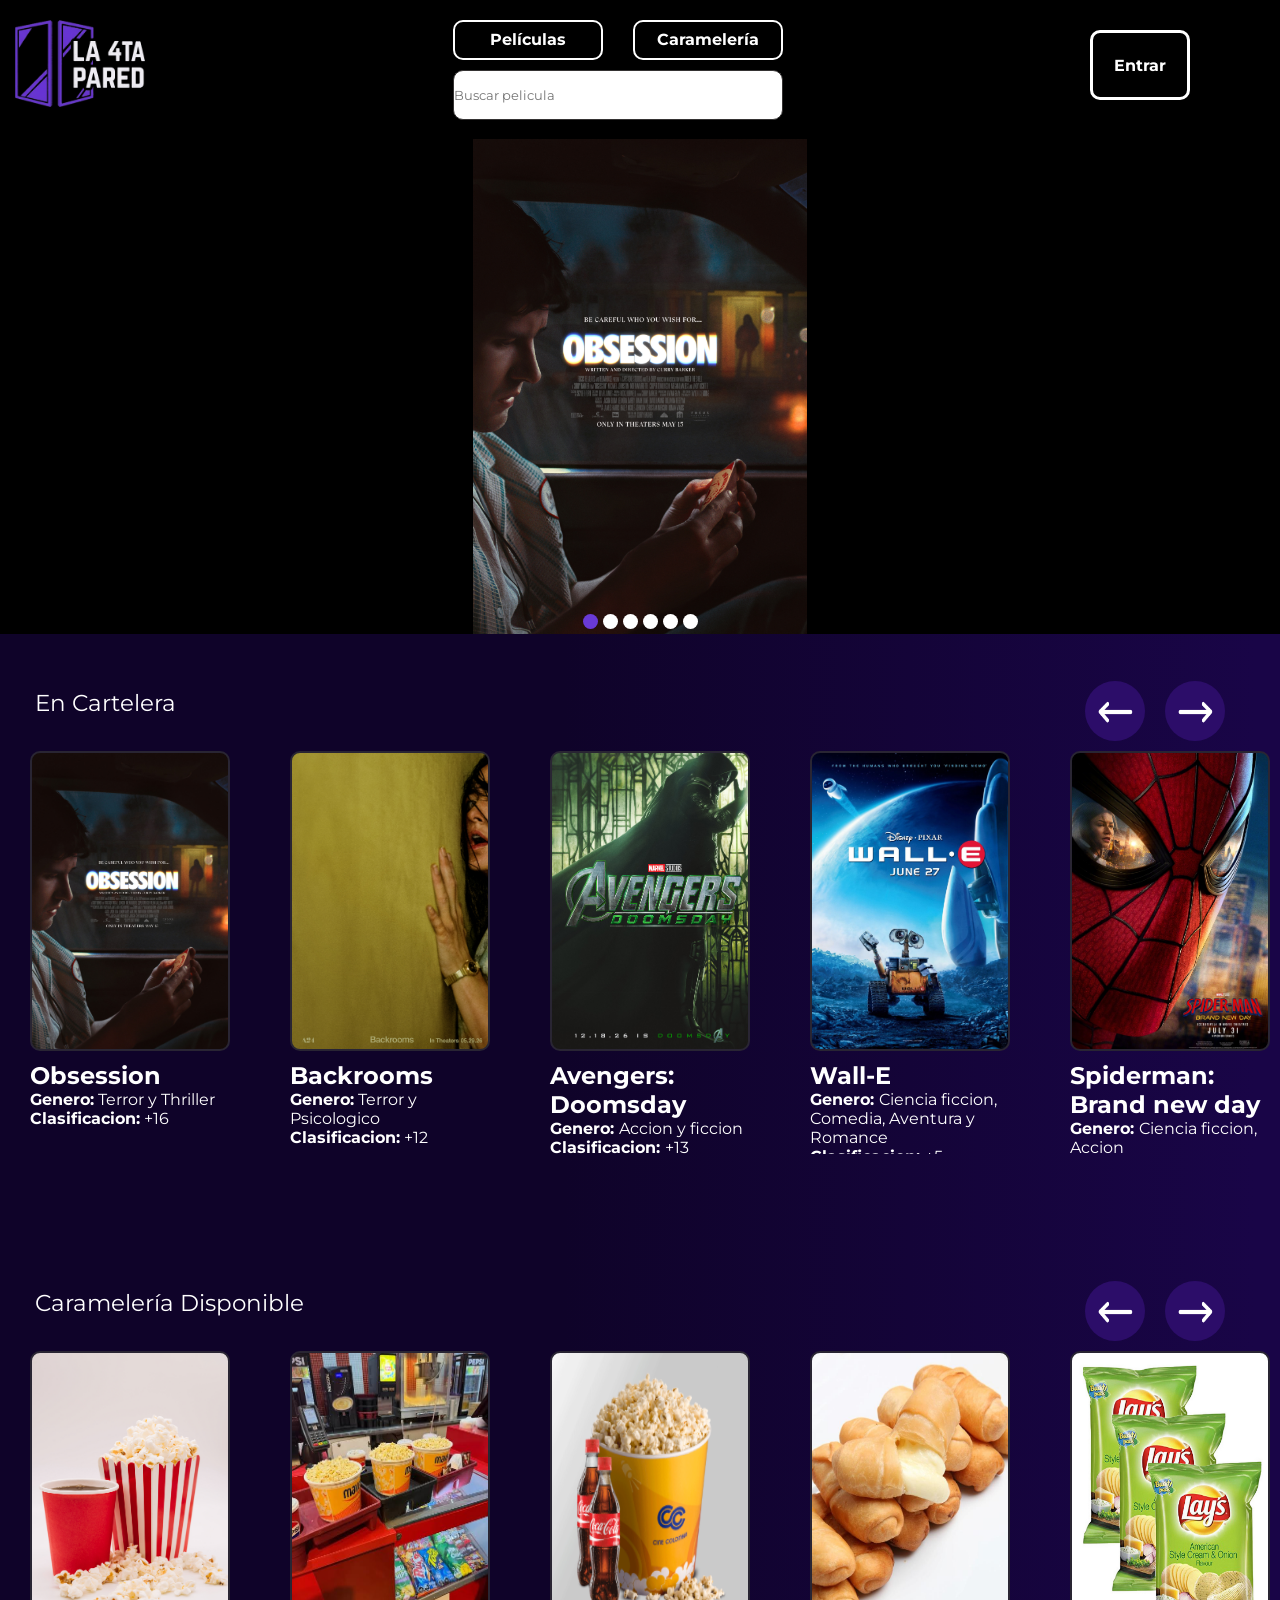
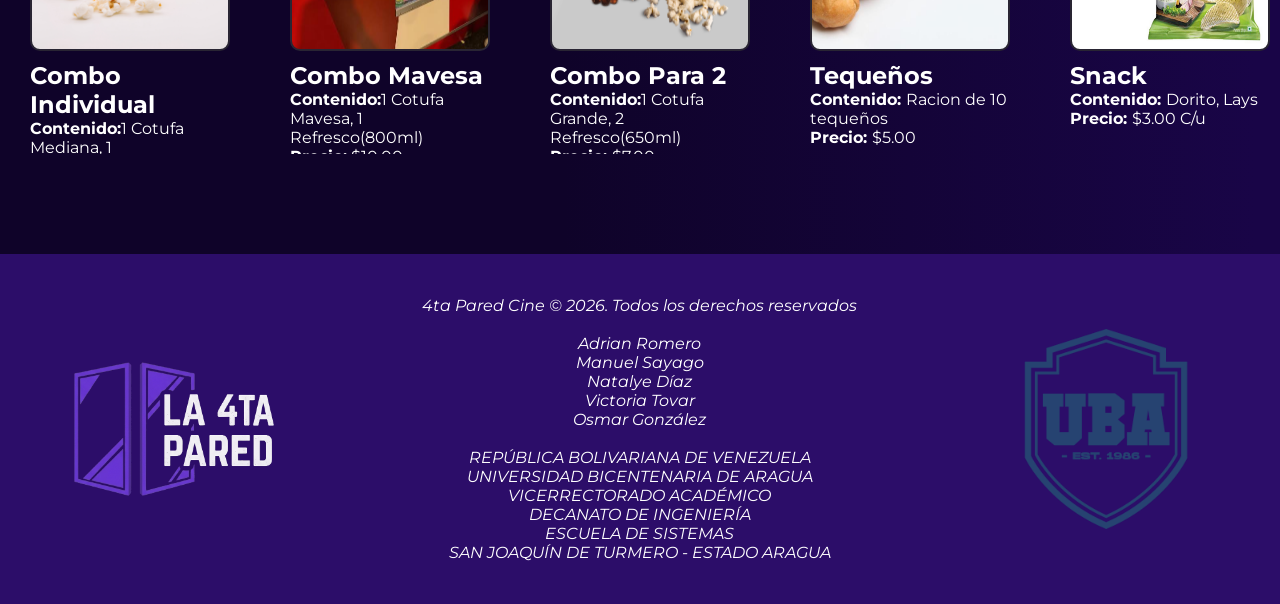
==== index.html @ dfd65499 "Página Beta 1.1" ====
<!DOCTYPE html>
<html lang="es">
<head>
    <meta charset="UTF-8">
    <meta name="viewport" content="width=device-width, initial-scale=1.0">
    <title>4ta Pared</title>
    <link rel="icon" href="assets/logo.png"> 
    <link rel="stylesheet" href="style.css" type="text/css">
    <link rel="preconnect" href="https://fonts.googleapis.com">
    <link rel="preconnect" href="https://fonts.gstatic.com" crossorigin>
    <link href="https://fonts.googleapis.com/css2?family=Montserrat:ital,wght@0,100..900;1,100..900&family=Poppins:ital,wght@0,100;0,200;0,300;0,400;0,500;0,600;0,700;0,800;0,900;1,100;1,200;1,300;1,400;1,500;1,600;1,700;1,800;1,900&display=swap" rel="stylesheet">
 
</head>
<body>
    <header>
       <div class="logo_cabecera">
         <a href="./"><img alt="icono" src="assets/logo.png" width="130px"></a>
       </div>

       <nav class="secciones">
        <a href="#sec_peli" style="text-decoration: none; color: inherit;"><div class="boton_seccion" id="pelicula">
           Películas
        </div></a>

          <a href="#sec_caram" style="text-decoration: none; color: inherit;"><div class="boton_seccion" id="carameleria">
            Caramelería
        </div></a>

          <form>
            <input placeholder="Buscar pelicula">
          </form>
       </nav>

       <a href="sesion/" style="text-decoration: none; color: inherit;" id="cue"><div class="cuenta">
          Entrar
       </div></a>
    </header>

    <section class="banner" id="banner">

        <div class="imagenes">
            <div class="imagen" id="obsession"></div>
            <div class="imagen" id="backroom"></div>
            <div class="imagen" id="avengers"></div>
            <div class="imagen" id="walle"></div>
            <div class="imagen" id="spiderman"></div>
            <div class="imagen" id="coyote"></div>
        </div>

        <div class="puntos_carrusel_cont" id="puntos_carrusel">

        </div>
    </section>

    <section class="seccion_bloque" id="sec_peli">

        <div class="cartelera">
            <span>En Cartelera</span>

            <div class="botones">
                <div class="boton izquierda" id="izquierda"></div>
                <div class="boton derecha" id="derecha"></div>
            </div>

        </div>

        <div class="peliculas">
            <div class="pelicula">
                <a href="pelicula/?id=1" style="text-decoration: none; color: inherit;"><div class="poster" id="poster1" style="--bg-url: url(assets/poster1.jpg);">
                    <span class="titulo proyec">Obsession</span>
                </div></a>
    
                <div class="texto">
                    <h2 class="titulo">Obsession</h2>
                    <p class="genero"><b>Genero:</b> Terror y Thriller</p>
                    <p class="clasi"><b>Clasificacion:</b> +16</p>
                </div>
            </div>

               <div class="pelicula">
                <a href="pelicula/?id=2" style="text-decoration: none; color: inherit;"><div class="poster" id="poster2" style="--bg-url: url(assets/poster2.jpg);">
                     <span class="titulo proyec">Backrooms</span>
                </div></a>
                <div class="texto">
                    <h2 class="titulo">Backrooms</h2>
                    <p class="genero"><b>Genero:</b> Terror y Psicologico</p>
                    <p class="clasi"><b>Clasificacion:</b> +12</p>
                </div>
            </div>
            
               <div class="pelicula">
                <a href="pelicula/?id=3" style="text-decoration: none; color: inherit;"><div class="poster" id="poster3" style="--bg-url: url(assets/poster3.jpg);">
                     <span class="titulo proyec">Avengers: Doomsday</span>
                </div></a>
                <div class="texto">
                    <h2 class="titulo">Avengers: Doomsday</h2>
                    <p class="genero"><b>Genero: </b>Accion y ficcion</p>
                    <p class="clasi"><b>Clasificacion: </b> +13</p>
                </div>
            </div>

               <div class="pelicula">
                <a href="pelicula/?id=4" style="text-decoration: none; color: inherit;"><div class="poster" id="poster4" style="--bg-url: url(assets/poster4.jpg);">
                     <span class="titulo proyec">Wall-E</span>
                </div></a>
                <div class="texto">
                    <h2 class="titulo">Wall-E</h2>
                    <p class="genero"><b>Genero: </b>Ciencia ficcion, Comedia, Aventura y Romance</p>
                    <p class="clasi"><b>Clasificacion: </b> +5</p>
                </div>
            </div> 

                <div class="pelicula">
                <a href="pelicula/?id=9" style="text-decoration: none; color: inherit;"><div class="poster" id="poster5" style="--bg-url: url(assets/poster5.jpg);">
                     <span class="titulo proyec">Spiderman: <br> Brand new day</span>
                </div></a>
                <div class="texto">
                    <h2 class="titulo">Spiderman: Brand new day</h2>
                    <p class="genero"><b>Genero: </b>Ciencia ficcion, Accion</p>
                    <p class="clasi"><b>Clasificacion: </b> +13</p>
                </div>
            </div>

                <div class="pelicula">
                <a href="pelicula/?id=10" style="text-decoration: none; color: inherit;"><div class="poster" id="poster6" style="--bg-url: url(assets/poster6.jpg);">
                     <span class="titulo proyec">Coyote Vs. Acme</span>
                </div></a>
                <div class="texto">
                    <h2 class="titulo">Coyote Vs. Acme</h2>
                    <p class="genero"><b>Genero: </b>Ciencia ficcion, Animacion, Comedia</p>
                    <p class="clasi"><b>Clasificacion: </b> +10</p>
                </div>
            </div>
        </div>    

    </section>

    <section class="seccion_bloque" id="sec_caram">
    
        <div class="carameleria">
            <span>Caramelería Disponible</span>

            <div class="botones">
                <div class="boton izquierda" id="izquierdac"></div>
                <div class="boton derecha" id="derechac"></div>
            </div>

        </div>

        <div class="productos">
            <div class="producto">
                <a href="#sec_caram" style="text-decoration: none; color: inherit;"><div class="muestra" id="poster1" style="--bg-url: url(assets/muestra1.jpg);">
                    
                </div></a>
    
                <div class="texto">
                    <h2 class="titulo">Combo Individual</h2>
                    <p class="genero"><b>Contenido:</b>1 Cotufa Mediana, 1 Refresco(650ml)</p>
                    <p class="clasi"><b>Precio:</b> $4.00</p>
                </div>
            </div>

               <div class="producto">
                <a href="#sec_caram" style="text-decoration: none; color: inherit;"><div class="muestra" id="poster2" style="--bg-url: url(assets/muestra2.jpg);">
                 
                </div></a>
                <div class="texto">
                    <h2 class="titulo">Combo Mavesa</h2>
                    <p class="genero"><b>Contenido:</b>1 Cotufa Mavesa, 1 Refresco(800ml)</p>
                    <p class="clasi"><b>Precio:</b> $10.00</p>
                </div>
            </div>
            
               <div class="producto">
                <a href="#sec_caram" style="text-decoration: none; color: inherit;"><div class="muestra" id="poster3" style="--bg-url: url(assets/muestra3.jpg);">
                     
                </div></a>
                <div class="texto">
                    <h2 class="titulo">Combo Para 2</h2>
                    <p class="genero"><b>Contenido:</b>1 Cotufa Grande, 2 Refresco(650ml)</p>
                    <p class="clasi"><b>Precio: </b> $7.00</p>
                </div>
            </div>

               <div class="producto">
                <a href="#sec_caram" style="text-decoration: none; color: inherit;"><div class="muestra" id="poster4" style="--bg-url: url(assets/muestra4.jpeg);">
                     
                </div></a>
                <div class="texto">
                    <h2 class="titulo">Tequeños</h2>
                    <p class="genero"><b>Contenido: </b>Racion de 10 tequeños</p>
                    <p class="clasi"><b>Precio: </b> $5.00</p>
                </div>
            </div> 

                <div class="producto">
                <a href="#sec_caram" style="text-decoration: none; color: inherit;"><div class="muestra" id="poster5" style="--bg-url: url(assets/muestra5.jpg);">
                     
                </div></a>
                <div class="texto">
                    <h2 class="titulo">Snack</h2>
                    <p class="genero"><b>Contenido: </b>Dorito, Lays</p>
                    <p class="clasi"><b>Precio: </b> $3.00 C/u</p>
                </div>
            </div>

                <div class="producto">
                <a href="#sec_caram" style="text-decoration: none; color: inherit;"><div class="muestra" id="poster6" style="--bg-url: url(assets/muestra6.png);">
                     
                </div></a>
                <div class="texto">
                    <h2 class="titulo">Combo Con Todo</h2>
                    <p class="contenido"><b>Contenido: </b>1 Cotufa Grande, 1 Refresco(800ml), 1 Hamburguesa</p>
                    <p class="clasi"><b>Precio: </b> $12.00</p>
                </div>
            </div>
        </div>    

    </section>

    <footer class="footer">
      <img src="assets/logo.png" alt="logo_4taPared" width="200px">

      <address class="referencia">
        4ta Pared Cine © 2026. Todos los derechos reservados
        <br>
        <br>
        Adrian Romero
        <br>
        Manuel Sayago
        <br>
        Natalye Díaz
        <br>
        Victoria Tovar 
        <br>
        Osmar González
        <br>
        <br>
        REPÚBLICA BOLIVARIANA DE VENEZUELA  
        <br>
          UNIVERSIDAD BICENTENARIA DE ARAGUA
        <br>
         VICERRECTORADO ACADÉMICO
        <br>
         DECANATO DE INGENIERÍA
         <br>
           ESCUELA DE SISTEMAS 
          <br>
         SAN JOAQUÍN DE TURMERO - ESTADO ARAGUA
      </address>

      <img src="assets/logo_uba.png" alt="logo_uba" width="200px">
    </footer>







    <script type="module" src="script.js"></script>
    <script type="module" src="puntoscroll.js"></script>
</body>
</html>
---- style.css ----
*{

    margin: 0;
    padding: 0;
    box-sizing: border-box;
    
}

body{
    
    background: linear-gradient(90deg,rgb(15, 3, 41) 44%, rgb(25, 5, 71) 98%);
    
}

html{

   scroll-behavior: smooth;
}



header{

    background-color: black;
    display: flex;
    justify-content: space-between;
    height: 139px;
    max-width: 100%;

    
    

    & .logo_cabecera{

        margin-left: 15px;
        margin-top: 20px;

        & img{

            cursor: pointer;
        }
        
    }

    & .secciones{

        display: grid;
        grid-template-columns: repeat(2, 1fr);
        grid-template-rows: repeat(2, 1fr);
        margin: auto;
        margin-left: calc(auto - 130px);
        color: white;
        font-family: montserrat;
        width: 330px;

        & .boton_seccion{

            border: 2px solid white;
            width: 90.9090909%;
            height: 40px;
            text-align: center;
            line-height: 35px;
            border-radius: 10px;
            font-weight: bold;
            transition: all 0.5s;
            
            
            
            
            &#carameleria{

               grid-column: 2/3;
               grid-row: 1;
               margin-left: 15px;
            }

            &:hover{

             transform: translateY(-5px);
             cursor: pointer;

            }
        }

        & form{

                grid-column: 1/3;
                
                
                
                & input{
                    border: 1px solid rgb(53, 51, 51);
                    border-radius: 10px;
                    font-family: montserrat;
                    width: 100%;
                    height: 50px;
                }
                

        }
        
            
    }

    & #cue{
      
        width: 100px;
        height: 70px;
        margin-top: 30px;
        margin-right: 90px;
        border: 3px solid white;
        border-radius: 10px;
        transition: all 0.5s;

        & .cuenta{

            color: white;
            font-family: montserrat;
            font-weight: bold;
            text-align: center;
            line-height: 65px;

        }
        

        &:hover{

            translate: 0px -5px;
            cursor: pointer;
        }

        

    }
}

.banner{

    
    height: 515px;
    display: flex;
    flex-direction: column;

    & .puntos_carrusel_cont{

        width: 10%;
        height: 20px;
        display: flex;
        gap: 5px;
        justify-content: center;
        margin: auto;
        translate: 0px -20px;
       

        & .punto_scroll{
           
            width: 15px;
            height: 15px;
            border-radius: 10px;
            background-color: white;
            min-width: 10px;
            cursor: pointer;

            &.acti{

                background-color: #693AD6;
            }

        }

    }


    


    & .imagenes {
        display: flex;
        height: 495px;
        background-color: blue;
        overflow-x: hidden;
        position: relative;
        width: 100%;
        scroll-marker-group: after;
        scroll-behavior: smooth;
        

        & .imagen {
            height: 495px;
            width: 100%;
            flex: 0 0 100%;
            object-fit: cover;
            transition: all 1s;
            background-color: #000000;
            

            &#obsession {
                background-image: url(assets/obsession.jpg);
                background-repeat: no-repeat;
                background-size: contain;
                background-position: center;
            }

            &#backroom {
                background-image: url(assets/backrooms.jpg);
                background-repeat: no-repeat;
                background-size: contain;
                background-position: center;
            }

            &#avengers {
                background-image: url(assets/avengers.jpg);
                background-repeat: no-repeat;
                background-size: contain;
                background-position: center;
            }

            &#spiderman {
                background-image: url(assets/spiderman.jpg);
                background-repeat: no-repeat;
                background-size: contain;
                background-position: center;
            }

            &#walle {
                background-image: url(assets/poster4.jpg);
                background-repeat: no-repeat;
                background-size: contain;
                background-position: center;
            }

            &#coyote {
                background-image: url(assets/coyote.jpg);
                background-repeat: no-repeat;
                background-size: contain;
                background-position: center;
            }
        }
    }
}

.seccion_bloque{

    display: flex;
    flex-direction: column;
    color: white;
    height: 500px;
    margin-bottom: 100px;

    & .cartelera, .carameleria{

        font-family: montserrat;
        font-size: 23px;
        display: flex;


      
        
        & span{

            margin-left: 35px;
            margin-top: 35px;
            transition: all 0.5s;

            &:hover{

                font-size: 28px;
                color: #693AD6;
            }
        }

        & .botones{
            
            margin-left: auto;
            display: flex;
            margin-top: 27px;
            margin-right: 35px;

            & .boton{

                width: 60px;
                height: 60px;
                border-radius: 30px;
                background-color: #2c0d69;
                margin-right: 20px;
                background-repeat: no-repeat;
                background-size: 35px 50px;
                background-position: center center;

                &.derecha{

                    background-image: url(assets/flechaderecha.png);
                }

                &.izquierda{

                     background-image: url(assets/flechaizquierda.png);
                }

                &:hover{

                    background-color: #292533;
                    cursor: pointer;
                }

            }
        }

    }

    
   

 & .peliculas, .productos{

    display: flex;
    overflow-x: scroll;
    overflow-y: clip;
    scroll-snap-type: x mandatory;
    -webkit-overflow-scrolling: touch;
    scrollbar-width: none;

    & .pelicula, .producto{

        display: flex;
        flex-direction: column;
        width: 240px;
        height: auto;
        min-height: 400px;
        margin: 10px 30px 30px 30px;
        transition: all 0.5s;
        
        

        & .poster, .muestra{

            width: 200px;
            height: 300px;
            margin-right: auto;
            border-radius: 10px;
            
            transition: all 0.5s;
            display: flex;
            position: relative;
           
            
           

            &::before{
           
            content: "";
            position: absolute;
            top: 0; left: 0; right: 0; bottom: 0;
            background-repeat: no-repeat;
            background-size: 200px 300px;
            transition: all 0.5s;  
            background-image: var(--bg-url);
            border-radius: 10px;
            border: 2px solid #292533;
            

            &:hover{
              background-size: 210px 310px;

            }


            }



           & .proyec{

            margin: auto;
            font-family: montserrat;
            visibility: hidden;
            filter: brightness(1);
           
           
            
            
            
            

             &.mostrado{

                visibility: visible;
                
               
                
                
                
                
             }

           }

           &.difu::before{
              
            
           filter: brightness(0.5);
           background-size: 210px 310px;
           border-color: #693AD6;
           }

           &.difu{

            width: 210px;
            height: 310px;
           }

           
        }
        & .muestra{

            

            &:hover{
            width: 210px;
            height: 310px;
            
            }
            
            &:hover::before{

                background-size: 210px 310px;
                border-color: #693AD6;
            }
        }

        & .texto{

            margin-top: 10px;
            font-family: montserrat;
            
        }
    }
 }

}


.info_peli{


    width: 90%;
    height: 450px;
    background-color: #2c0d69;
    margin: auto;
    margin-top: 21px;
    border-radius: 10px;
    border: 1px solid #693AD6;
    display: flex;


    & .poster_info{

        background-color: #292533;
        width: 20%;
        min-width: 230px;
        height: 80%;
        margin: auto 15px auto 50px;
        border-radius: 7px;
        border: 1px solid #693AD6;
        background-size: cover;
        background-position: center;




    }

    & .texto_info{

        margin: auto auto auto 0;
        display: flex;
        flex-direction: column;
        color: white;
        font-family: montserrat;

        & h1{

            margin-bottom: 20px;
        }

        & .mas_info{

            display: flex;
            width: 285px;

            & .info_adic{


                width: 30%;
                height: 35px;
                background-color: #693AD6;
                margin-right: 15px;
                border-radius: 20px;
                display: flex;
                border: 1px solid #693AD6;
                

                & span{

                    margin: auto;
                }
                

            }
        }
        
    }
}

.info_funciones{

    width: 90%;
    margin: auto;
    margin-top: 20px;
    
    display: flex;
    flex-direction: column;
    color: white;
    font-family: montserrat;

    & .fechas{

        display: flex;
        margin-top: 15px;
        margin-bottom: 15px;

        & .fecha{

            width: 70px;
            height: 40px;
            margin-right: 30px;
            border-radius: 5px;
            background-color: #584d73;
            border: 1px solid #3A3740;
            display: flex;
            cursor: pointer;

            & span{

                margin: auto;
                font-family: Montserrat;
                font-weight: bold;
                color: #1e1b25;

            }

            &.sele{

               background-color: #2c0d69;
               border: 1px solid #693AD6;

               & span{

                color: white;
               }

            }

            


        }
    }

    & .funciones{

        display: flex;
        flex-direction: column;
        width: 100%;
       

        & .funcion{


            width: 100%;
            height: 85px;
            background-color: #2c0d69;
            margin-bottom: 20px;
            border-radius: 15px;
            border: 1px solid #693AD6;
            display: flex;

            & .func_info{

                margin: auto auto auto 20px;

                & span{
                    
                    margin-right: 20px;
                }
            }
           
            & a{

                margin: auto 20px auto auto;
                width: 12%;
                height: 50%;
                background-color: #693AD6;
                border-radius: 10px;
                border: 1px solid #693AD6;
                display: flex;
                cursor: pointer;

              & .boton_entrar{
                display: flex;
                width: 100%;
                height: 100%;

                & span{

                    margin: auto;
                    font-weight: bold;
                }

                

              } 

              &:hover{

                    background-color: #584d73;
                }
            }

        }
    }
}

.selec_texto{

    font-family: montserrat;
    color: white;
    margin-left: 5%;
    display: flex;
    flex-direction: column;
    margin-top: 3%;

    & #info{

        margin-top: 10px;

        & span{

        margin-right: 10px;
        
         }
    }
}

.seleccion{

    
    width: 90%;
    height: 600px;
    margin-left: auto;
    margin-right: auto;
    margin-top: 3%;
    display: flex;
    justify-content: space-between;

    & .sala{

        background-color: #2c0d69;
        width: 55%;
        height: 100%;
        border-radius: 15px;
        display: flex;
        color: white;
        flex-direction: column;
        font-family: Montserrat;
        

        & .pantalla{

            
            width: 50%;
            height: 6.5%;
            margin-left: auto;
            margin-right: auto;
            margin-top: 15px;
            display: flex;
            border-top: 5px solid #693AD6;
            border-radius: 5px;

            & span{

                margin: 5px auto;
            }


        }

        & .butacas{

            display: flex;
            
            width: 97%;
            height: 84%;
            margin: 0 auto;
            flex-direction: column;
            gap: 1%;

            & .fila{

                width: 100%;
                height: 9.5%;
                display: flex;
                gap: 0.9%;
                

                & .bloque{

                    height: 100%;
                    width: 7%;
                    border-radius: 6px 6px 9px 9px;
                    display: flex;

                    &.butaca{

                        background-color: #584d73;
                        border: 1px solid #693AD6;

                        &.select{

                            background-color: #693AD6;
                            border-color: white;
                        }

                        &.ocu{

                            background-color: #1e1b25;
                        }
                    }

                    

                    & span{

                        margin: auto;
                    }

                    
                }
            }
        }

        & .indicaciones{

            display: flex;
            width: 100%;
            height: 3%;
            margin: auto;
            
            
            & .indi{

                height: 100%;
                display: flex;
                margin: auto;
                gap: 5px;

                & .blo{
                    height: 100%;
                    width: 17px;
                    border-radius: 5px;
                    border: 1px solid white;

                    &#libre{

                        background-color: #3A3740;
                    }

                    &#ocupado{

                        background-color: #1e1b25;
                    }

                    &#seleccionado{

                        background-color: #693AD6;
                    }
                }
            }
        }
    }

    & .select_usuario{

        width: 40%;
        height: 65%;
        background-color: #2c0d69;
        margin-left: auto;
        border-radius: 10px;
        display: flex;
        

        & .select_info{

            font-family: Montserrat;
            color: white;
            display: flex;
            flex-direction: column;
            width: 80%;
            height: 80%;
            margin: auto;

            & h2{

                margin-bottom: 20px;
            }

            & p{

                margin-bottom: 40px;

                & span{

                    font-weight: bold;
                }
            }
            

         
            & .butaca_info{

                display: flex;
                margin-bottom: 20px;
                


                & .contenedor_contador{

                    width: 30%;
                    height: 40px;
                    display: flex;
                    margin-left: auto;
                    border-radius: 7px;
                    border: 1px solid #693AD6;

                    


                    & .boton_sele{

                        width: 30%;
                        height: 100%;
                        background-color: #693AD6;
                        background-repeat: no-repeat;
                        background-position: center;
                        background-size: 20px;
                        cursor: pointer;

                        &.der{

                            border-radius: 0px 5px 5px 0px;
                            background-image: url(assets/der.png);
                            
                            
                        }

                        &.izq{

                            border-radius: 5px 0px 0px 5px;
                            background-image: url(assets/izq.png);
                            background-size: 13px;
                        }

                        &:hover{

                            background-color: #584d73;
                        }
                    }

                    & .contador{

                        width: 40%;
                        height: 100%;
                        background-color: #3A3740;
                        display: flex;
                       

                        & span{

                            margin: auto;
                        }
                    }
                }
            }

            
            
        }
    }
}

 .botones_navegar{

                
                width: 65%;
                height: 40px;
                margin-top: auto;
                display: flex;
                justify-content: space-between;
                gap: 10px;


                & div{

                    background-color: #693AD6;
                    width: 45%;
                    min-width: 45%;
                    height: 100%;
                    border-radius: 10px;
                    display: flex;

                  &.boton_nav{
                    width: 100%;
                    height: 100%;
                    display: flex;
                    
                    & span{

                        font-weight: bold;
                        margin: auto;
                    }
                  }  

                  &:hover{

                    background-color: #584d73;
                    cursor: pointer;
                  }

                }
            }

.resumen_con{

    display: flex;
    flex-direction: column;
    width: 70%;
    height: 600px;
    margin: auto;
    margin-top: 30px;
    color: white;
    font-family: montserrat;

    & .resumen_caja{

        display: flex;
        width: 100%;
        height: 70%;
        background-color: #2c0d69;
        margin-top: 10px;
        border-radius: 10px;
        border: 1px solid #693AD6;


        & .res_info{

            display: flex;
            flex-direction: column;
            width: 95%;
            height: 90%;
            margin: auto;

            & .peli_info{

                display: flex;
                margin-bottom: 15px;

                & .poster_peli{

                    width: 12%;
                    height: 145px;
                    background-size: cover;
                    background-image: url(assets/poster1.jpg);
                    border-radius: 7px;
                    border: 1px solid #292533;

                }

                & .texto_peli{

                    margin: auto;
                    margin-left: 10px;

                    & p{

                        margin-top: 10px;

                        & span{

                            margin-right: 10px;
                        }
                    }

                }
            }

            & .comp_info{

                width: 100%;
                height: 15%;
                border-top: 1px solid #1e1b25;
                display: flex;

                & p{

                    margin: auto 0 auto 20px;
                    
                    &.prec{

                        margin: auto 60px auto auto;
                    }
                }

            }
        }

    }
}

@media screen and (max-width: 600px){

    header{
  
        & .logo_cabecera img{

            width: 60px;
            
        }

        & .logo_cabecera{

            margin: auto;
        }

        & .secciones{

            max-width: 200px;
            margin: auto;

            & .boton_seccion#carameleria{

                margin-left: 7px;
                width: 95%;

            }
        }
       
        
        #cue{

            margin: auto;
            width: 16%;
        }

        

            
        
    }
    
    .info_peli .texto_info .mas_info{
        
        width: 250px;
        
    }

    .info_peli{

        flex-direction: column;
        height: 600px;

        .poster_info{

            height: 60%;
            margin: auto;
            
        }
        
        
    }

    .info_funciones .funciones .funcion a{

      width: 20%;
    }

    .seleccion{
        flex-direction: column;
        height: 1000px;
        
        & .sala{

            margin: auto;
            width: 100%;
            height: 50.4%;
        }

        & .select_usuario{

            margin: auto;
            width: 100%;
            height: 37%;
        }
    }

    .sesion{

        min-width: 80%;
        width: 80%;

        
    }

    
    
}

.footer{

    width: 100%;
    background-color: #2c0d69;
    height: 350px;
    margin-top: 60px;
    display: flex;
    align-items: flex-start;
    justify-content: space-between;
    color: white;
    font-family: Montserrat;
    text-align: center;

    & img, .referencia{

        margin: auto;
    }
}

.sesion{

    display: flex;
    flex-direction: column;
    width: 40%;
    height: 840px;
    background-color: #2c0d69;
    margin: 40px auto;
    border-radius: 10px;
    border: 1px solid #693AD6;
    color: white;
    font-family: Montserrat;
    overflow-y: hidden;

    

    .registro,.inicio{

        width: 100%;
        min-width: 100%;
        height: 100%;
        display: flex;
        flex-direction: column;

        & h1{

            margin: 20px auto 0 auto;
            cursor: pointer;
        }

        & form{

            display: flex;
            flex-direction: column;
            margin: auto;
            width: 80%;
            height: 83%;


            & input{

                margin-bottom: 32px;
                height: 8%;
                width: 100%;
                border: 1px solid #693AD6;
                border-radius: 10px;
                font-size: 18px;
                padding: 10px;
                font-family: montserrat;
                
                &[type="submit"]{

                        background-color: #693AD6;
                        font-weight: bold;
                        color: white;
                        cursor: pointer;

                        &:hover{

                            background-color: #584d73;
                        }
                        
                }

                
            }

            & label{

                font-weight: bold;
                font-size: 19px;
                margin-bottom: 7px;
            }

            & .contr{

                
                width: 110%;
                height: 8%;
                display: flex;
                margin-bottom: 40px;

                & .ojo{

                    width: 10%;
                    position: relative;
                    transform: translateX(-50px);
                    z-index: 2;
                    background-repeat: no-repeat;
                    background-size: 220%;
                    background-position: center;
                    background-image: url(assets/ojocer.svg);
                    cursor: pointer;

                    &.most{
                        background-image: url(assets/ojoabier.svg);
                    }
                }

                & input{
                    height: 100%;
                    width: 100%;

                    
                }
                
            }
        }

    }
    
    .inicio{

        background-color: white ;
        border-radius: 50px;
        color: #693AD6;
        z-index: 2;
        gap: 40px;
        box-sizing: content-box;
        padding-bottom: 100%;
        scroll-behavior: smooth;
        transition: all 0.8s;
        

        &.act{

            transform: translateY(-660px);
        }
        
        

        

        & form input, form .contr{

            height: 15%;
            
        }


    }

   

}
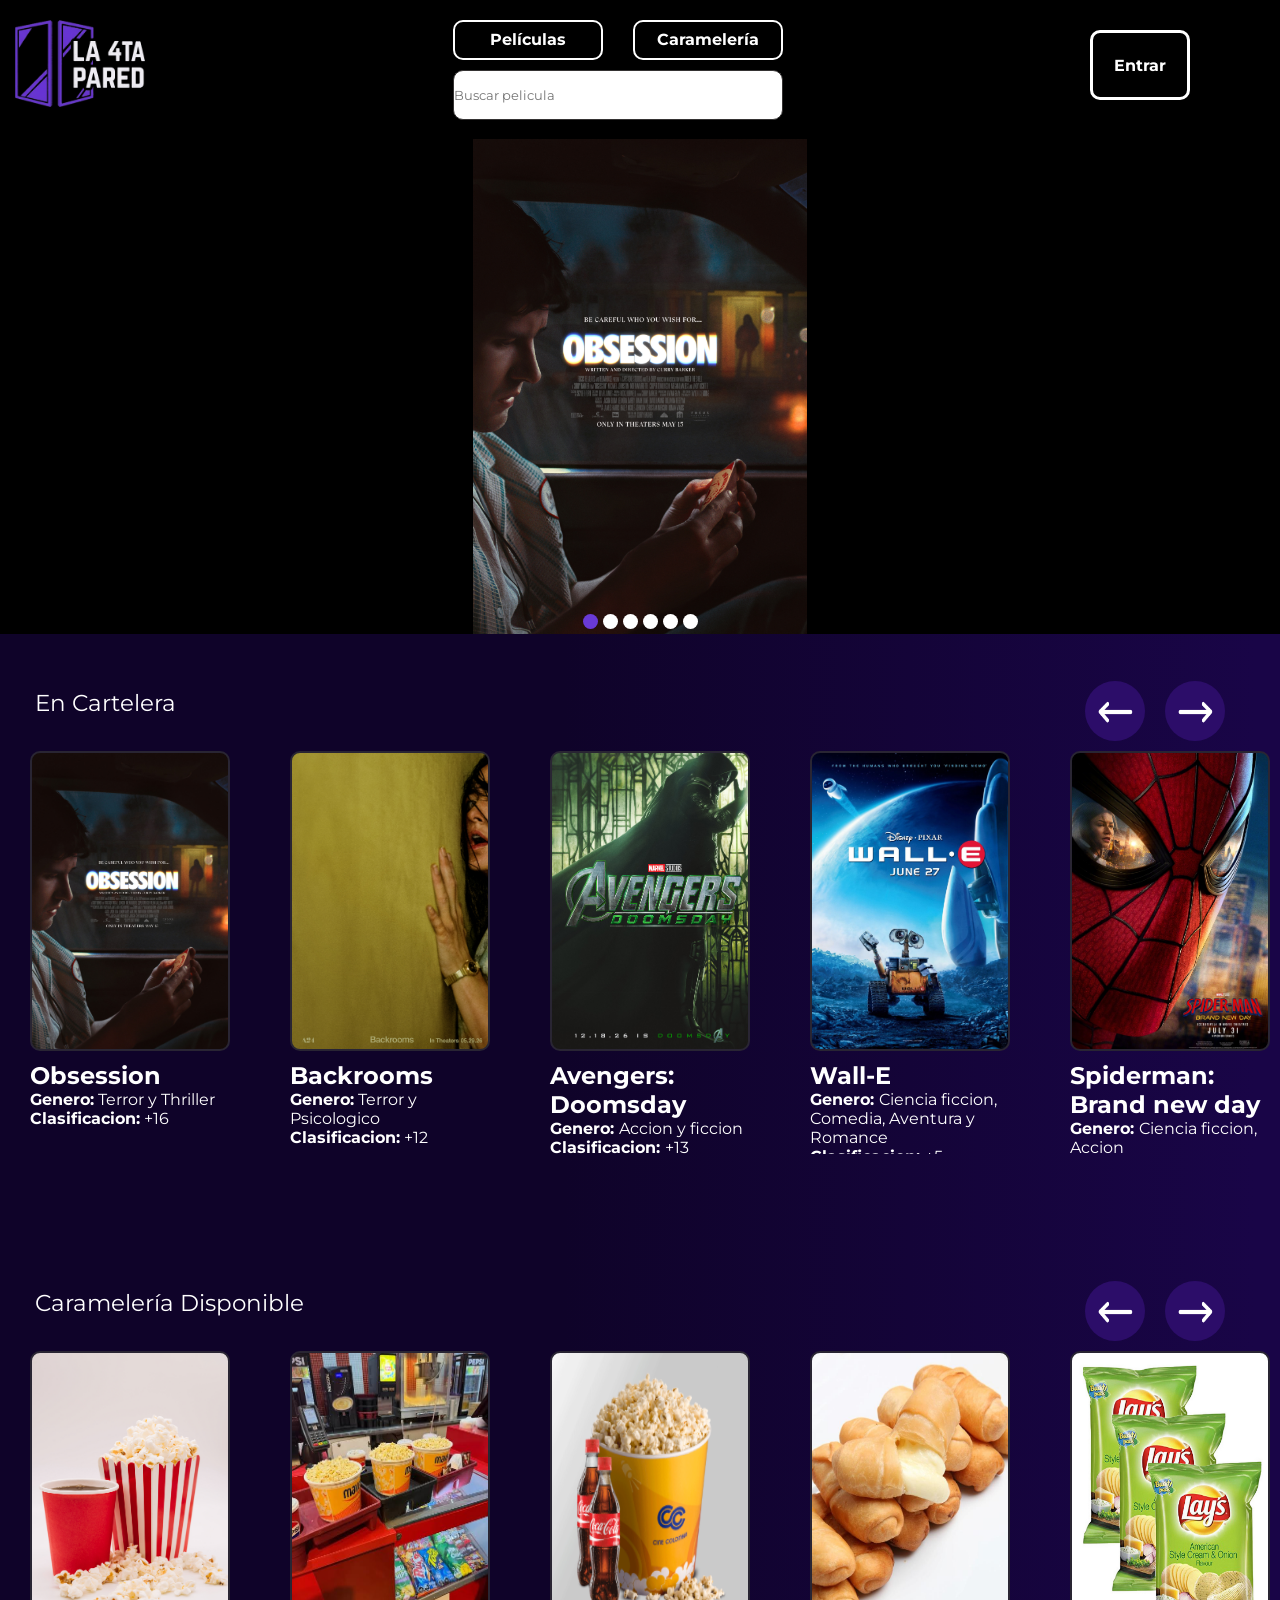
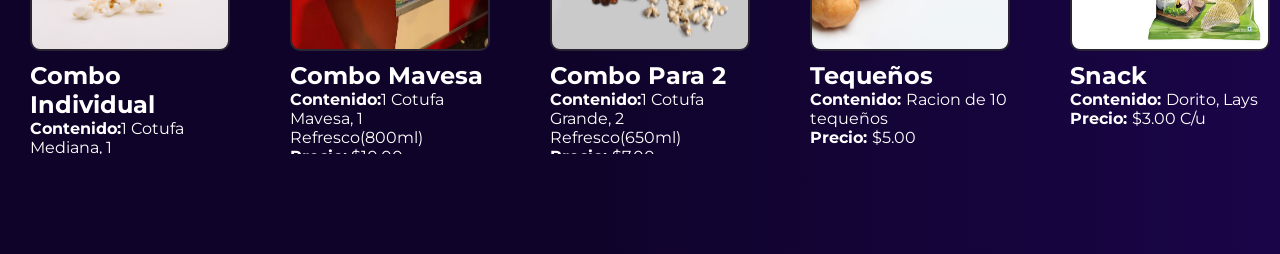
==== commit 1afe817c: "Fix HTML encoding issues in index.html" ====
--- a/index.html
+++ b/index.html
@@ -218,7 +218,7 @@
 
     </section>
 
-    <footer class="footer">
+    <!-- <footer class="footer">
       <img src="assets/logo.png" alt="logo_4taPared" width="200px">
 
       <address class="referencia">
@@ -250,7 +250,7 @@
       </address>
 
       <img src="assets/logo_uba.png" alt="logo_uba" width="200px">
-    </footer>
+    </footer> -->
 
 
 
@@ -261,4 +261,4 @@
     <script type="module" src="script.js"></script>
     <script type="module" src="puntoscroll.js"></script>
 </body>
-</html>+</html>
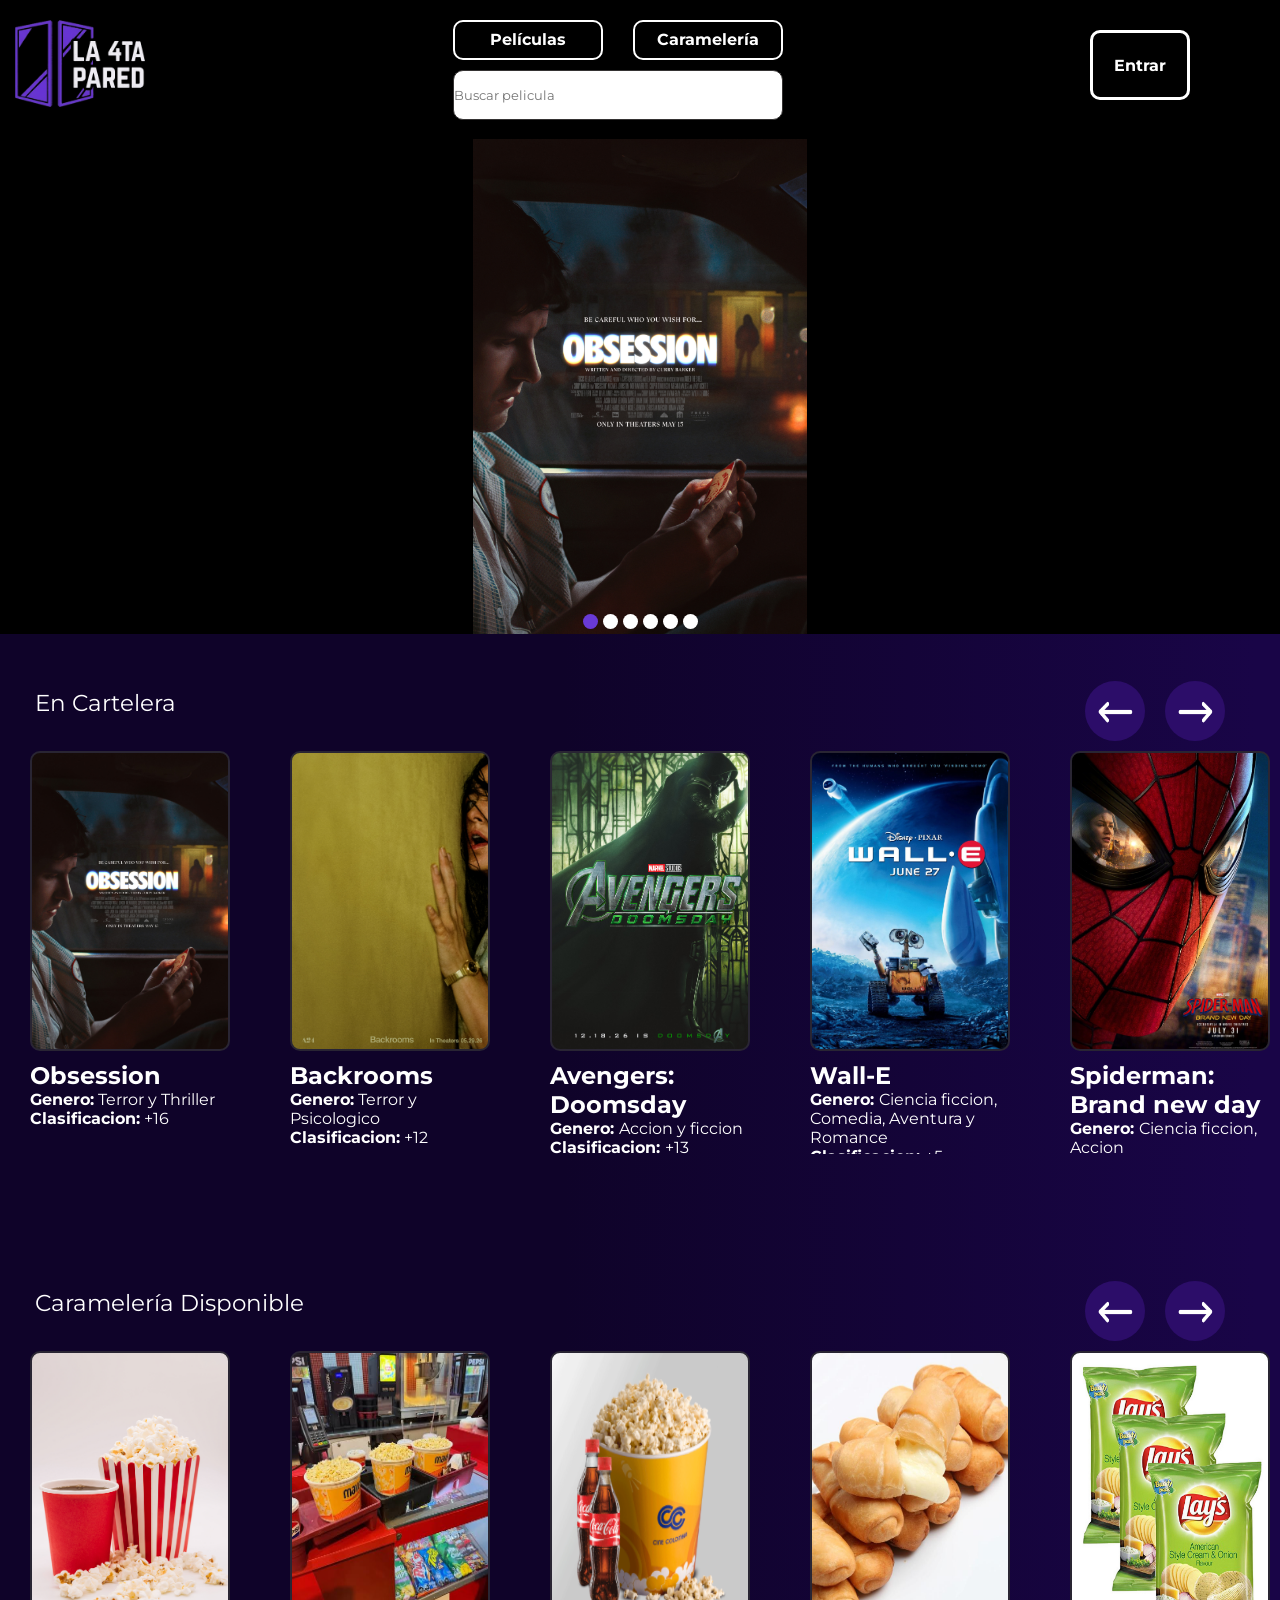
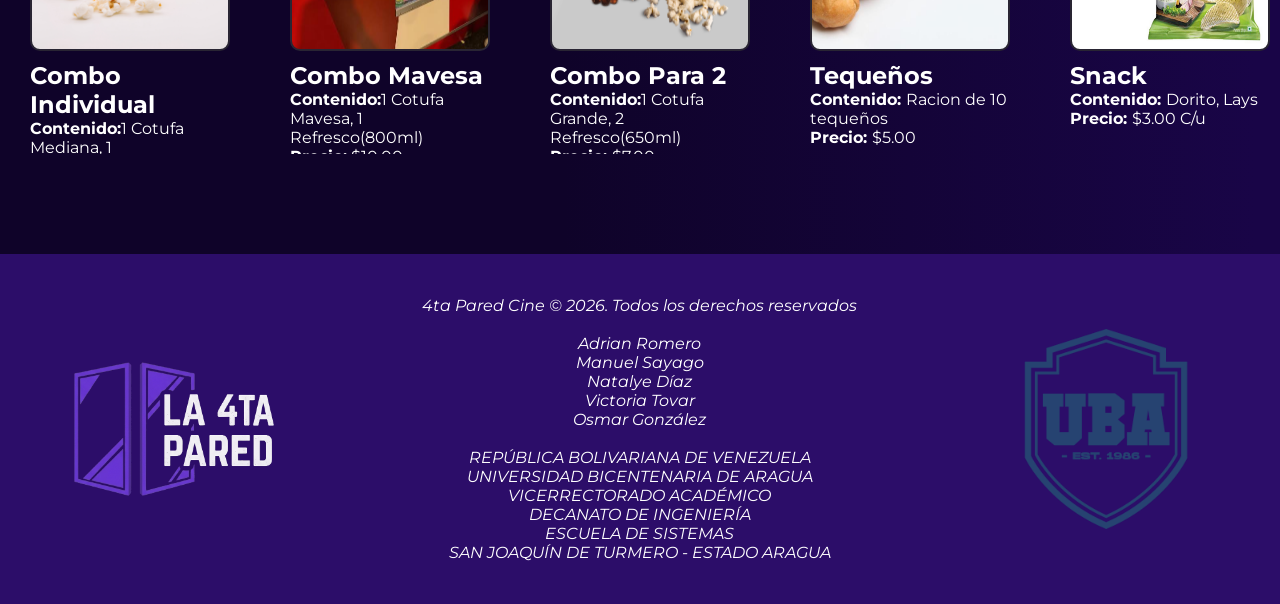
==== commit 89c981b4: "Trabajito en Equipo 1.0" ====
--- a/index.html
+++ b/index.html
@@ -218,7 +218,7 @@
 
     </section>
 
-    <!-- <footer class="footer">
+    <footer class="footer">
       <img src="assets/logo.png" alt="logo_4taPared" width="200px">
 
       <address class="referencia">
@@ -250,7 +250,7 @@
       </address>
 
       <img src="assets/logo_uba.png" alt="logo_uba" width="200px">
-    </footer> -->
+    </footer>
 
 
 
@@ -261,4 +261,4 @@
     <script type="module" src="script.js"></script>
     <script type="module" src="puntoscroll.js"></script>
 </body>
-</html>
+</html>
--- a/style.css
+++ b/style.css
@@ -465,6 +465,16 @@
         background-size: cover;
         background-position: center;
 
+        
+        &.carga{
+
+          background: linear-gradient(90deg, #e5e7eb 25%, #f3f4f6 50%, #e5e7eb 25%);
+          border: none;
+          animation: cargando 2s infinite;
+          background-size: 200% 200%;
+
+        }
+
 
 
 
@@ -478,9 +488,13 @@
         color: white;
         font-family: montserrat;
 
+        
+
         & h1{
 
             margin-bottom: 20px;
+
+        
         }
 
         & .mas_info{
@@ -498,11 +512,14 @@
                 border-radius: 20px;
                 display: flex;
                 border: 1px solid #693AD6;
+
+                
                 
 
                 & span{
 
                     margin: auto;
+                
                 }
                 
 
@@ -735,6 +752,17 @@
 
                             background-color: #1e1b25;
                         }
+
+                        &.carga{
+
+                        background: linear-gradient(90deg, #e5e7eb 25%, #f3f4f6 50%, #e5e7eb 25%);
+                        border: none;
+                        animation: cargando 2s infinite;
+                        background-size: 200% 200%;
+
+                        }
+
+                        
                     }
 
                     
@@ -784,6 +812,8 @@
 
                         background-color: #693AD6;
                     }
+
+                    
                 }
             }
         }
@@ -897,6 +927,17 @@
         }
     }
 }
+@keyframes cargando{
+                            
+        0%{
+            background-position: -200% 0%;
+        }
+
+        100%{
+
+            background-position: 200% 0%;
+        }
+   }
 
  .botones_navegar{
 
@@ -977,9 +1018,9 @@
                 & .poster_peli{
 
                     width: 12%;
+                    min-width: 100px;
                     height: 145px;
                     background-size: cover;
-                    background-image: url(assets/poster1.jpg);
                     border-radius: 7px;
                     border: 1px solid #292533;
 
@@ -1118,6 +1159,21 @@
         width: 80%;
 
         
+    }
+
+    .footer img{
+
+        width: 75px;
+    }
+
+    .footer .referencia{
+
+        font-size: 14px;
+    }
+
+    .resumen_con{
+
+        width: 90%;
     }
 
     
@@ -1140,6 +1196,7 @@
     & img, .referencia{
 
         margin: auto;
+        
     }
 }
 
